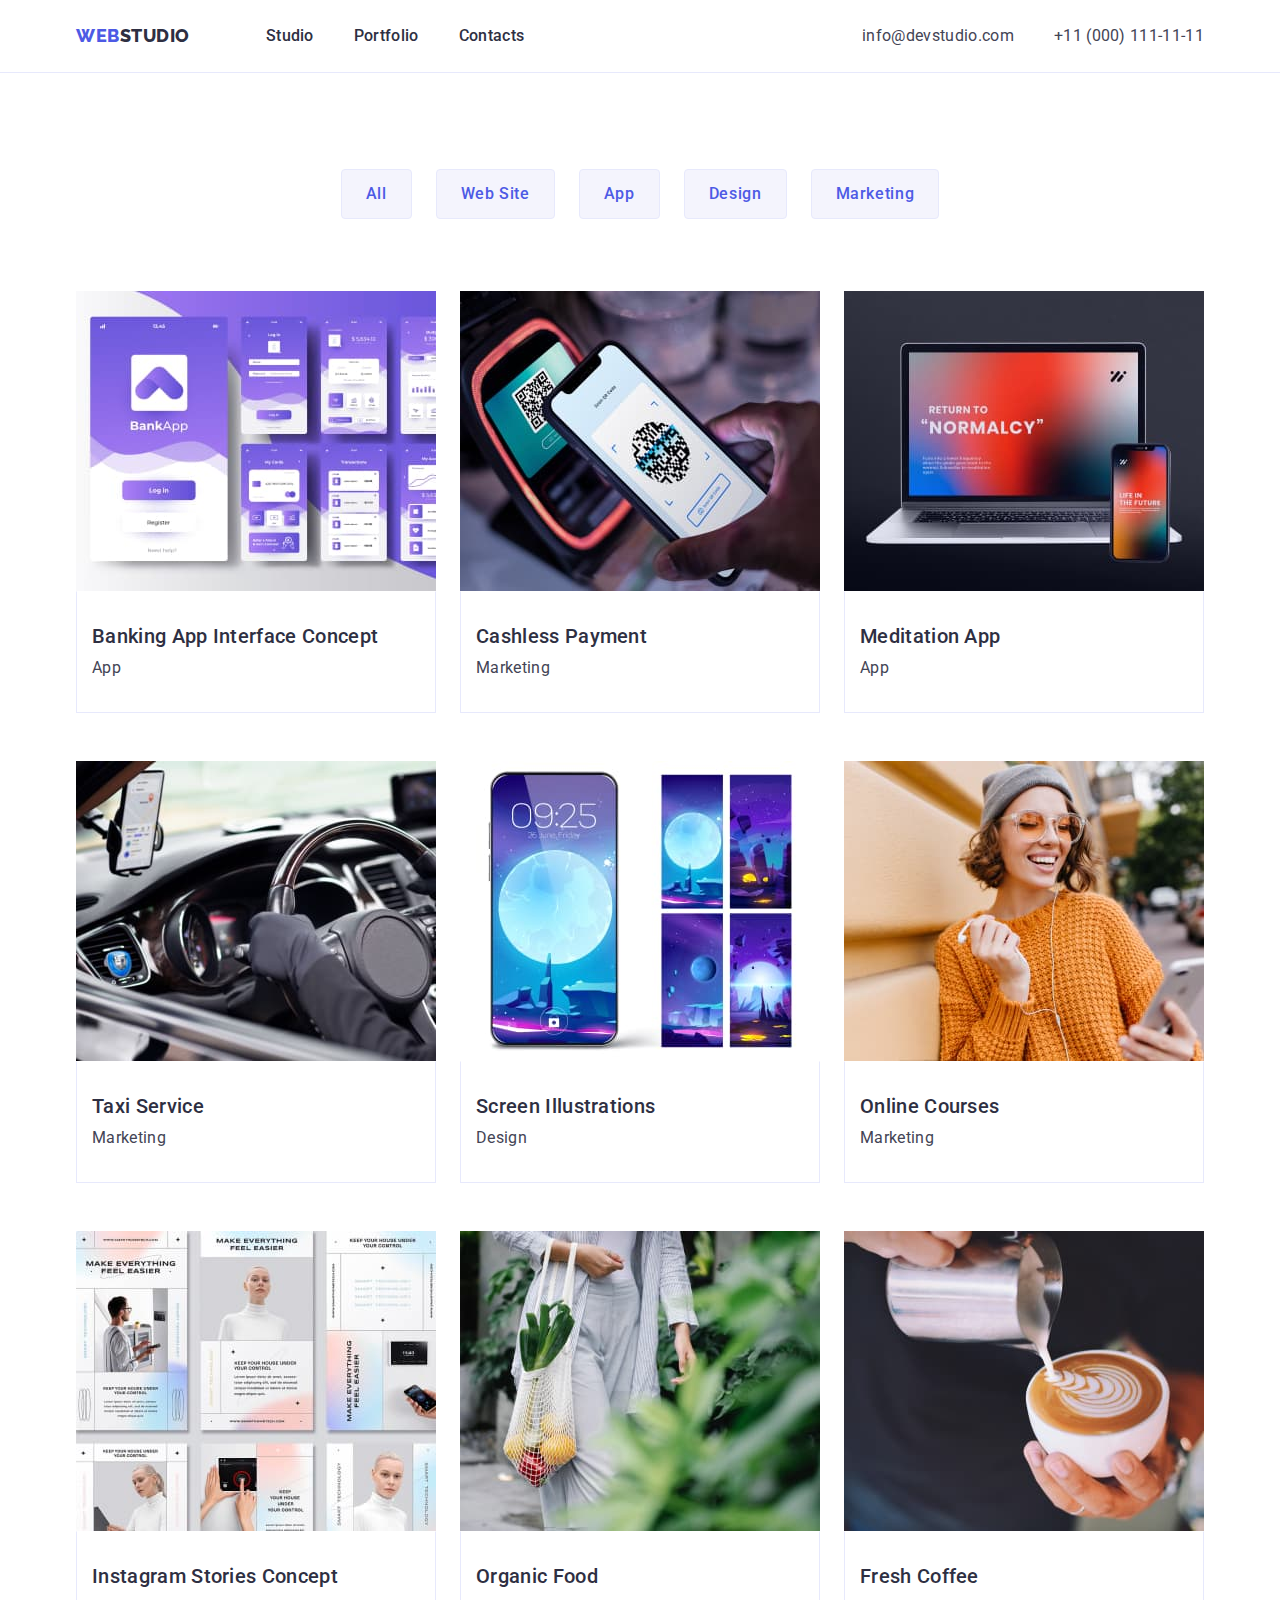
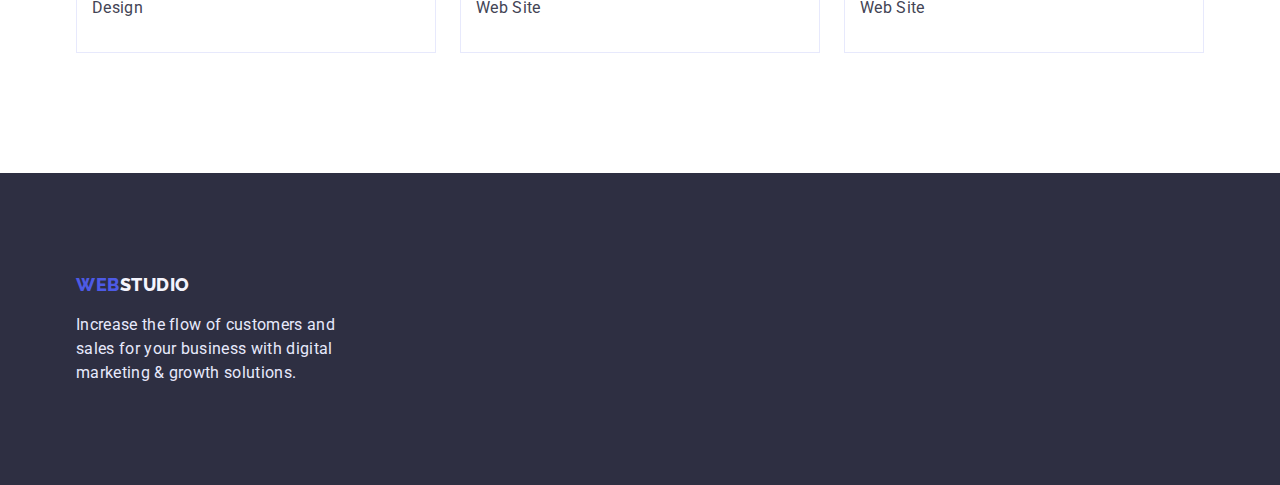
==== portfolio.html @ fbf2c95a "Initial commit" ====
<!DOCTYPE html>
<html lang="en">
  <head>
    <meta charset="UTF-8" />
    <meta http-equiv="X-UA-Compatible" content="IE=edge" />
    <meta name="viewport" content="width=device-width, initial-scale=1.0" />

    <link rel="preconnect" href="https://fonts.googleapis.com" />
    <link rel="preconnect" href="https://fonts.gstatic.com" crossorigin />
    <link
      href="https://fonts.googleapis.com/css2?family=Raleway:wght@800&family=Roboto:wght@400;500;700;900&display=swap"
      rel="stylesheet"
    />
    <link
      rel="stylesheet"
      href="https://cdnjs.cloudflare.com/ajax/libs/modern-normalize/1.1.0/modern-normalize.min.css"
    />
    <title>Portfolio</title>
    <link rel="stylesheet" href="./css/styles.css" />
  </head>
  <body>
    <!--Header-->
    <header class="main-menu">
      <div class="container page-header-container">
        <nav class="main-nav">
          <a href="./index.html" class="logo"
            ><span class="logo-accent">Web</span>Studio</a
          >
          <ul class="site-nav list">
            <li class="item">
              <a href="./index.html" class="site-nav link">Studio</a>
            </li>
            <li class="item">
              <a href="./portfolio.html" class="site-nav link">Portfolio</a>
            </li>
            <li class="item"><a href="" class="site-nav link">Contacts</a></li>
          </ul>
        </nav>
        <address class="second-nav">
          <ul class="contacts list">
            <li class="item">
              <a href="mailto:info@devstudio.com" class="mailto link"
                >info@devstudio.com</a
              >
            </li>
            <li class="item">
              <a href="tel:+110001111111" class="tel">+11 (000) 111-11-11</a>
            </li>
          </ul>
        </address>
      </div>
    </header>
    <main>
      <div class="container">
        <section class="buttons-nav">
          <!--Portfolio items-->
          <h1 class="visually-hidden">Our Portfolio</h1>
          <ul class="buttons list">
            <li class="buttons list item">
              <button type="button" class="button secondary">All</button>
            </li>
            <li class="buttons list item">
              <button type="button" class="button secondary">Web Site</button>
            </li>
            <li class="buttons list item">
              <button type="button" class="button secondary">App</button>
            </li>
            <li class="buttons list item">
              <button type="button" class="button secondary">Design</button>
            </li>
            <li class="buttons list item">
              <button type="button" class="button secondary">Marketing</button>
            </li>
          </ul>
        </section>
        <section class="completed-projects">
          <!--Examples of completed projects-->
          <h2 class="visually-hidden">Projects examples</h2>
          <ul class="projects-examples list">
            <li class="examples-item">
              <img
                class="project img"
                src="./images/project-img-1.jpg"
                alt="bank application mobile screens"
                width="360"
              />
              <div class="projects-card">
                <h3 class="projects-item">Banking App Interface Concept</h3>
                <p class="projects-direction">App</p>
              </div>
            </li>
            <li class="examples-item">
              <img
                class="project img"
                src="./images/project-img-2.jpg"
                alt="proces of sreening qr code"
                width="360"
              />
              <div class="projects-card">
                <h3 class="projects-item">Cashless Payment</h3>
                <p class="projects-direction">Marketing</p>
              </div>
            </li>
            <li class="examples-item">
              <img
                class="project img"
                src="./images/project-img-3.jpg"
                alt="computer and mobile screens with meditation slogan"
                width="360"
              />
              <div class="projects-card">
                <h3 class="projects-item">Meditation App</h3>
                <p class="projects-direction">App</p>
              </div>
            </li>
            <li class="examples-item">
              <img
                class="project img"
                src="./images/project-img-4.jpg"
                alt="mobile phone with navigation service into the car"
                width="360"
              />
              <div class="projects-card">
                <h3 class="projects-item">Taxi Service</h3>
                <p class="projects-direction">Marketing</p>
              </div>
            </li>
            <li class="examples-item">
              <img
                class="project img"
                src="./images/project-img-5.jpg"
                alt="mobile phone's creen with different variants of moon's pictures"
                width="360"
              />
              <div class="projects-card">
                <h3 class="projects-item">Screen Illustrations</h3>
                <p class="projects-direction">Design</p>
              </div>
            </li>
            <li class="examples-item">
              <img
                class="project img"
                src="./images/project-img-6.jpg"
                alt="girl with airpods looking at phone screen"
                width="360"
              />
              <div class="projects-card">
                <h3 class="projects-item">Online Courses</h3>
                <p class="projects-direction">Marketing</p>
              </div>
            </li>
            <li class="examples-item">
              <img
                class="project img"
                src="./images/project-img-7.jpg"
                alt="different wariants of pages in instagram with same story"
                width="360"
              />
              <div class="projects-card">
                <h3 class="projects-item">Instagram Stories Concept</h3>
                <p class="projects-direction">Design</p>
              </div>
            </li>
            <li class="examples-item">
              <img
                class="project img"
                src="./images/project-img-8.jpg"
                alt="silhouette of a woman in white clothes with a mesh fabric with vegetables"
                width="360"
              />
              <div class="projects-card">
                <h3 class="projects-item">Organic Food</h3>
                <p class="projects-direction">Web Site</p>
              </div>
            </li>
            <li class="examples-item">
              <img
                class="project img"
                src="./images/project-img-9.jpg"
                alt="a cup of coffee into which milk is poured from the cappuccinatore"
                width="360"
              />
              <div class="projects-card">
                <h3 class="projects-item">Fresh Coffee</h3>
                <p class="projects-direction">Web Site</p>
              </div>
            </li>
          </ul>
        </section>
      </div>
    </main>
    <footer class="footer">
      <div class="container">
        <div class="footer-description">
          <a href="./index.html" class="logo-footer"
            ><span class="logo-accent">Web</span>Studio</a
          >
          <p class="footer-text">
            Increase the flow of customers and sales for your business with
            digital marketing & growth solutions.
          </p>
        </div>
      </div>
    </footer>
  </body>
</html>
---- css/styles.css ----
:root {
  --primary-text-color: #434455;
  --title-text-color: #2e2f42;
  --item-text-color: #2e2f42;
  --accent-color: #404bbf;
  --primary-background-color: #ffffff;
  --secondary-background-color: #2e2f42;
  --button-color: #4d5ae5;
  --button-background-color: #f4f4fd;
  --button-border-color: #e7e9fc;
}
body {
  font-family: "Roboto", sans-serif;
  letter-spacing: 0.02em;
  color: var(--primary-text-color);
}
ul,
li {
  margin: 0;
  padding: 0;
}
img {
  display: block;
  max-width: 100%;
  height: auto;
}
h1,
h2,
h3,
p {
  margin: 0;
}
.button {
  cursor: pointer;
}
.link {
  text-decoration: none;
}
.list {
  list-style: none;
}

/* Header style */
.container {
  width: 1158px;
  padding-left: 15px;
  padding-right: 15px;
  margin: 0 auto;
}
.main-menu {
  padding-top: 24px;
  padding-bottom: 24px;
  border-bottom: 1px solid var(--button-border-color);
}

.logo {
  display: flex;
  align-items: center;
  color: var(--secondary-background-color);
  font-family: "Raleway", sans-serif;
  letter-spacing: 0.03em;
  font-weight: 800;
  font-size: 18px;
  line-height: 1.33;
  text-transform: uppercase;

  text-decoration: none;
}

.logo-accent {
  color: var(--button-color);
}

/* Site nav */
.page-header-container {
  display: flex;
  align-items: center;
}
.main-nav {
  display: flex;
  align-items: center;
  margin-right: auto;
}
.site-nav.list {
  display: flex;
  margin-left: 76px;
}
.site-nav .item + .item {
  margin-left: 40px;
}
.site-nav.link {
  color: var(--title-text-color);
  font-weight: 500;
  font-size: 16px;
  line-height: 1.5;
}

.site-nav.link:hover,
.site-nav.link:focus {
  color: var(--accent-color);
}

/*Mailto tel link*/
.second-nav {
  display: flex;
  align-items: center;
}
.contacts.list {
  display: flex;
  align-items: center;
}
.contacts.list .item + .item {
  margin-left: 40px;
}

.mailto.link {
  color: var(--primary-text-color);
  font-style: normal;
  font-size: 16px;
  line-height: 1.5px;
}
.mailto.link:hover,
.mailto.link:focus {
  color: var(--accent-color);
}
.tel {
  color: var(--primary-text-color);
  font-style: normal;
  font-size: 16px;
  line-height: 1.5px;
  text-decoration: none;
}
.tel:hover,
.tel:focus {
  color: var(--accent-color);
}
/* Hero section */
.hero-section {
  background-color: var(--secondary-background-color);
  text-align: center;
  padding-top: 188px;
  padding-bottom: 188px;
}

.hero-title {
  width: 496px;
  margin-right: auto;
  margin-left: auto;
  margin-bottom: 48px;

  font-weight: 700;
  font-size: 56px;
  line-height: 1.07;

  color: var(--primary-background-color);
}
/* Button */
.button {
  text-align: center;
  font-family: inherit;
  font-weight: 500;
  font-size: 16px;
  line-height: 1.5;

  letter-spacing: 0.04em;
  border-radius: 4px;
  border: 1px solid var(--button-border-color);
}
.button.primary {
  text-align: center;
  color: var(--primary-background-color);
  background-color: var(--button-color);
  padding: 16px 32px;

  border: none;
}
.button.primary:hover,
.button.primary:focus {
  background-color: var(--accent-color);
}
.button.secondary {
  color: var(--button-color);
  background-color: var(--button-background-color);
  padding: 12px 24px;
}
.button.secondary:hover,
.button.secondary:focus {
  color: var(--primary-background-color);
  background-color: var(--accent-color);
}

/* Section */

.visually-hidden {
  position: absolute;
  width: 1px;
  height: 1px;
  margin: -1px;
  border: 0;
  padding: 0;

  white-space: nowrap;
  clip-path: inset(100%);
  clip: rect(0 0 0 0);
  overflow: hidden;
}
.section-title {
  color: var(--title-text-color);
  font-weight: 700;
  font-size: 36px;
  line-height: 1.11;
  text-align: center;
  text-transform: capitalize;
  margin-bottom: 72px;
}
.feature-section {
  padding-top: 120px;
  padding-bottom: 120px;
}
.feature.list {
  display: flex;
  column-gap: 24px;
}
.feature-card {
  flex-basis: calc((100% - 72px) / 4);
}

.feature-item,
.projects-item {
  color: var(--item-text-color);
  font-weight: 500;
  font-size: 20px;
  line-height: 1.2;
  margin-bottom: 8px;
}
.feature-description,
.projects-direction {
  font-size: 16px;
  line-height: 1.5;
}
.we-doing {
  padding-bottom: 120px;
}
.img.list {
  display: flex;
  column-gap: 24px;
}
.our-team-section {
  background-color: var(--button-background-color);
  padding-top: 120px;
  padding-bottom: 120px;
}
.business-cards.list {
  display: flex;
  column-gap: 24px;
}
.cards-list {
  background-color: var(--primary-background-color);
  box-shadow: 0px 1px 6px rgba(46, 47, 66, 0.08),
    0px 1px 1px rgba(46, 47, 66, 0.16), 0px 2px 1px rgba(46, 47, 66, 0.08);
  border-radius: 0px 0px 4px 4px;
}
.cards-subscription {
  display: block;
  padding-top: 32px;
  padding-bottom: 32px;
  padding-right: auto;
  padding-left: auto;
}
.cards-item {
  color: var(--item-text-color);
  font-weight: 500;
  font-size: 20px;
  line-height: 1.2;
  text-align: center;
  margin-bottom: 8px;
}
.cards-paragraf {
  font-size: 16px;
  line-height: 1.5;
  text-align: center;
}
/*Portfolio items*/
.buttons-nav {
  display: flex;
  justify-content: center;
  padding-top: 96px;
  padding-bottom: 72px;
}
.buttons.list {
  display: flex;
  align-items: center;
  justify-content: center;
  margin-left: 0;
}
.buttons.list.item {
  display: flex;
  align-items: center;
}

.buttons.list .item + .item {
  margin-left: 24px;
}
/* Completed-projects*/

.completed-projects {
  padding-bottom: 120px;
}
.projects-examples.list {
  display: flex;
  flex-wrap: wrap;
  row-gap: 48px;
  column-gap: 24px;
}
.examples-item {
  flex-basis: calc((100% - 48px) / 3);
}
.projects-card {
  display: block;
  padding-top: 32px;
  padding-bottom: 32px;
  padding-left: 15px;

  border: 1px solid var(--button-border-color);
  border-top: 1px solid transparent;
}

/* Footer */
.footer {
  background-color: var(--secondary-background-color);
  padding-top: 100px;
  padding-bottom: 100px;
}
.footer-description {
  display: block;
  width: 264px;
}
.logo-footer {
  display: flex;
  color: var(--button-background-color);
  font-family: "Raleway", sans-serif;
  letter-spacing: 0.03em;
  font-weight: 800;
  font-size: 18px;
  line-height: 1.33;
  text-transform: uppercase;
  text-decoration: none;
}
.footer-text {
  margin-top: 16px;
  color: #e7e9fc;
  font-size: 16px;
  line-height: 1.5;
}
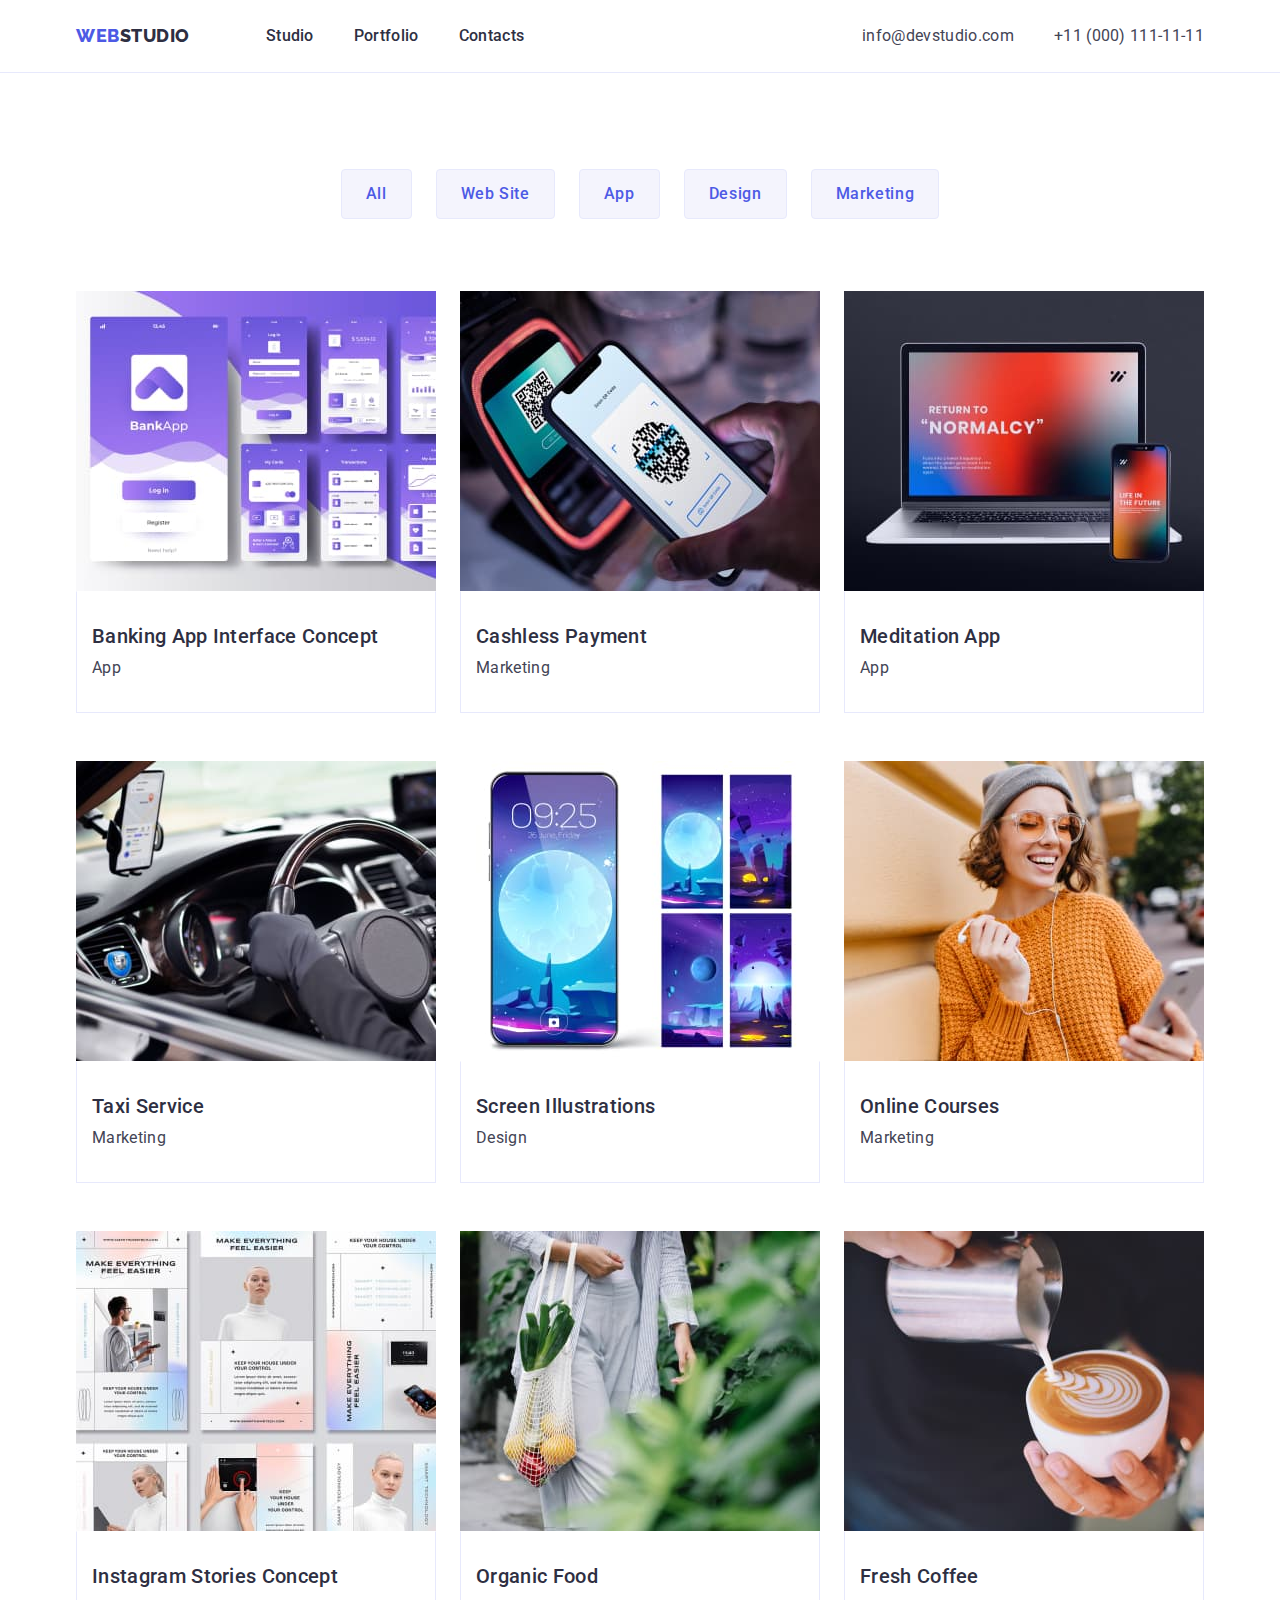
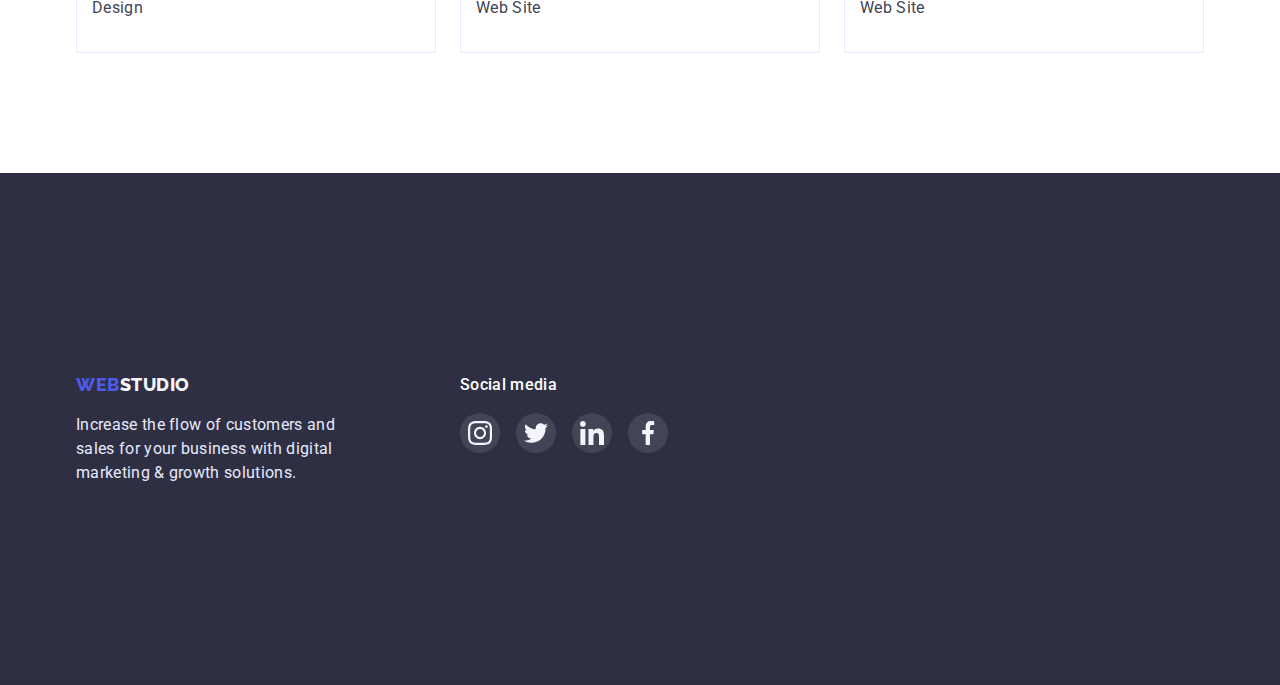
==== commit 88546664: "add all svg sprite icons" ====
--- a/portfolio.html
+++ b/portfolio.html
@@ -190,7 +190,7 @@
       </div>
     </main>
     <footer class="footer">
-      <div class="container">
+      <div class="footer container">
         <div class="footer-description">
           <a href="./index.html" class="logo-footer"
             ><span class="logo-accent">Web</span>Studio</a
@@ -200,6 +200,39 @@
             digital marketing & growth solutions.
           </p>
         </div>
+        <div class="footer-social">
+          <h3 class="social-media">Social media</h3>
+          <ul class="social-media list">
+            <li class="social-media-item">
+              <a href="" class="media-social link">
+                <svg class="media-social-icon" width="24" heigth="24">
+                  <use href="./images/symbol-defs.svg#icon-instagram"></use>
+                </svg>
+              </a>
+            </li>
+            <li class="social-media-item">
+              <a href="" class="media-social link">
+                <svg class="media-social-icon" width="24" heigth="24">
+                  <use href="./images/symbol-defs.svg#icon-twitter"></use>
+                </svg>
+              </a>
+            </li>
+            <li class="social-media-item">
+              <a href="" class="media-social link">
+                <svg class="media-social-icon" width="24" heigth="24">
+                  <use href="./images/symbol-defs.svg#icon-linkedin"></use>
+                </svg>
+              </a>
+            </li>
+            <li class="social-media-item">
+              <a href="" class="media-social link">
+                <svg class="media-social-icon" width="24" heigth="24">
+                  <use href="./images/symbol-defs.svg#icon-facebook"></use>
+                </svg>
+              </a>
+            </li>
+          </ul>
+        </div>
       </div>
     </footer>
   </body>
--- a/css/styles.css
+++ b/css/styles.css
@@ -136,10 +136,23 @@
 }
 /* Hero section */
 .hero-section {
-  background-color: var(--secondary-background-color);
+  display: flex;
   text-align: center;
   padding-top: 188px;
   padding-bottom: 188px;
+
+  flex-grow: 1;
+  background-image: linear-gradient(
+      rgba(46, 47, 66, 0.7),
+      rgba(46, 47, 66, 0.7)
+    ),
+    url(../images/people_office_1.jpg);
+
+  background-position: center;
+  max-width: 1440px;
+  margin-left: auto;
+  margin-right: auto;
+  background-size: cover;
 }
 
 .hero-title {
@@ -171,8 +184,8 @@
   color: var(--primary-background-color);
   background-color: var(--button-color);
   padding: 16px 32px;
-
   border: none;
+  box-shadow: 0px 4px 4px rgba(0, 0, 0, 0.15);
 }
 .button.primary:hover,
 .button.primary:focus {
@@ -187,6 +200,8 @@
 .button.secondary:focus {
   color: var(--primary-background-color);
   background-color: var(--accent-color);
+  box-shadow: 0px 3px 1px rgba(0, 0, 0, 0.1), 0px 2px 1px rgba(0, 0, 0, 0.08),
+    0px 2px 2px rgba(0, 0, 0, 0.12);
 }
 
 /* Section */
@@ -224,7 +239,19 @@
 .feature-card {
   flex-basis: calc((100% - 72px) / 4);
 }
-
+.icon-item {
+  background: #f4f4fd;
+  border-radius: 4px;
+  padding-top: 24px;
+  padding-bottom: 24px;
+  padding-right: 100px;
+  padding-left: 100px;
+  margin-bottom: 8px;
+}
+.feature-icon {
+  width: 64px;
+  height: 64px;
+}
 .feature-item,
 .projects-item {
   color: var(--item-text-color);
@@ -280,6 +307,32 @@
   line-height: 1.5;
   text-align: center;
 }
+.team-social.list {
+  display: flex;
+  justify-content: center;
+  gap: 24px;
+}
+.team-social-item {
+  width: 40px;
+  height: 40px;
+}
+.team-social.link {
+  display: flex;
+  justify-content: center;
+  align-items: center;
+  width: 100%;
+  height: 100%;
+  border-radius: 50%;
+  margin-top: 8px;
+  background: var(--button-color);
+}
+
+.team-social.link:is(:hover, :focus) {
+  background-color: var(--accent-color);
+}
+.media-social-icon {
+  color: var(--button-background-color);
+}
 /*Portfolio items*/
 .buttons-nav {
   display: flex;
@@ -315,6 +368,11 @@
 .examples-item {
   flex-basis: calc((100% - 48px) / 3);
 }
+.examples-item:hover,
+.examples-item :focus {
+  box-shadow: 0px 1px 6px rgba(46, 47, 66, 0.08),
+    0px 1px 1px rgba(46, 47, 66, 0.16), 0px 2px 1px rgba(46, 47, 66, 0.08);
+}
 .projects-card {
   display: block;
   padding-top: 32px;
@@ -323,6 +381,71 @@
 
   border: 1px solid var(--button-border-color);
   border-top: 1px solid transparent;
+}
+/* Customers
+
+.media-social.link {
+  display: flex;
+  justify-content: center;
+  align-items: center;
+  width: 100%;
+  height: 100%;
+  border-radius: 50%;
+  background: rgba(255, 255, 255, 0.1);
+  color: var(--button-background-color);
+}
+
+.media-social.link:is(:hover, :focus) {
+  background-color: #31d0aa;
+}
+.media-social-icon {
+  fill: currentColor;
+}
+*/
+
+.customers-contact {
+  padding: 130px auto 120px auto;
+}
+.customers.container {
+  display: block;
+}
+
+.customers-description {
+  display: block;
+  width: 1128px;
+  height: 200px;
+  margin-top: 130px;
+  margin-bottom: 120px;
+}
+
+.customers.list {
+  display: flex;
+  justify-content: center;
+  gap: 24px;
+}
+
+.customers-item {
+  width: 168px;
+  height: 88px;
+}
+.customers.link {
+  display: flex;
+  justify-content: center;
+  align-items: center;
+  width: 100%;
+  height: 100%;
+  border-radius: 4px;
+  color: #8e8f99;
+  border: 1px solid #8e8f99;
+}
+
+.customers.link:is(:hover, :focus) {
+  border: 1px solid var(--accent-color);
+  color: var(--accent-color);
+}
+
+.customers-icon {
+  fill: currentColor;
 }
 
 /* Footer */
@@ -330,6 +453,9 @@
   background-color: var(--secondary-background-color);
   padding-top: 100px;
   padding-bottom: 100px;
+}
+.footer.container {
+  display: flex;
 }
 .footer-description {
   display: block;
@@ -352,3 +478,44 @@
   font-size: 16px;
   line-height: 1.5;
 }
+.footer-social {
+  display: block;
+  width: 208px;
+  height: 80px;
+  margin-left: 120px;
+  margin-right: auto;
+}
+.social-media {
+  font-size: 16px;
+  line-height: 1.5;
+  font-weight: 500;
+  letter-spacing: 0.02em;
+  color: var(--primary-background-color);
+  margin-bottom: 16px;
+}
+.social-media.list {
+  display: flex;
+  justify-content: center;
+  gap: 16px;
+}
+.social-media-item {
+  width: 40px;
+  height: 40px;
+}
+.media-social.link {
+  display: flex;
+  justify-content: center;
+  align-items: center;
+  width: 100%;
+  height: 100%;
+  border-radius: 50%;
+  background: rgba(255, 255, 255, 0.1);
+  color: var(--button-background-color);
+}
+
+.media-social.link:is(:hover, :focus) {
+  background-color: #31d0aa;
+}
+.media-social-icon {
+  fill: currentColor;
+}
